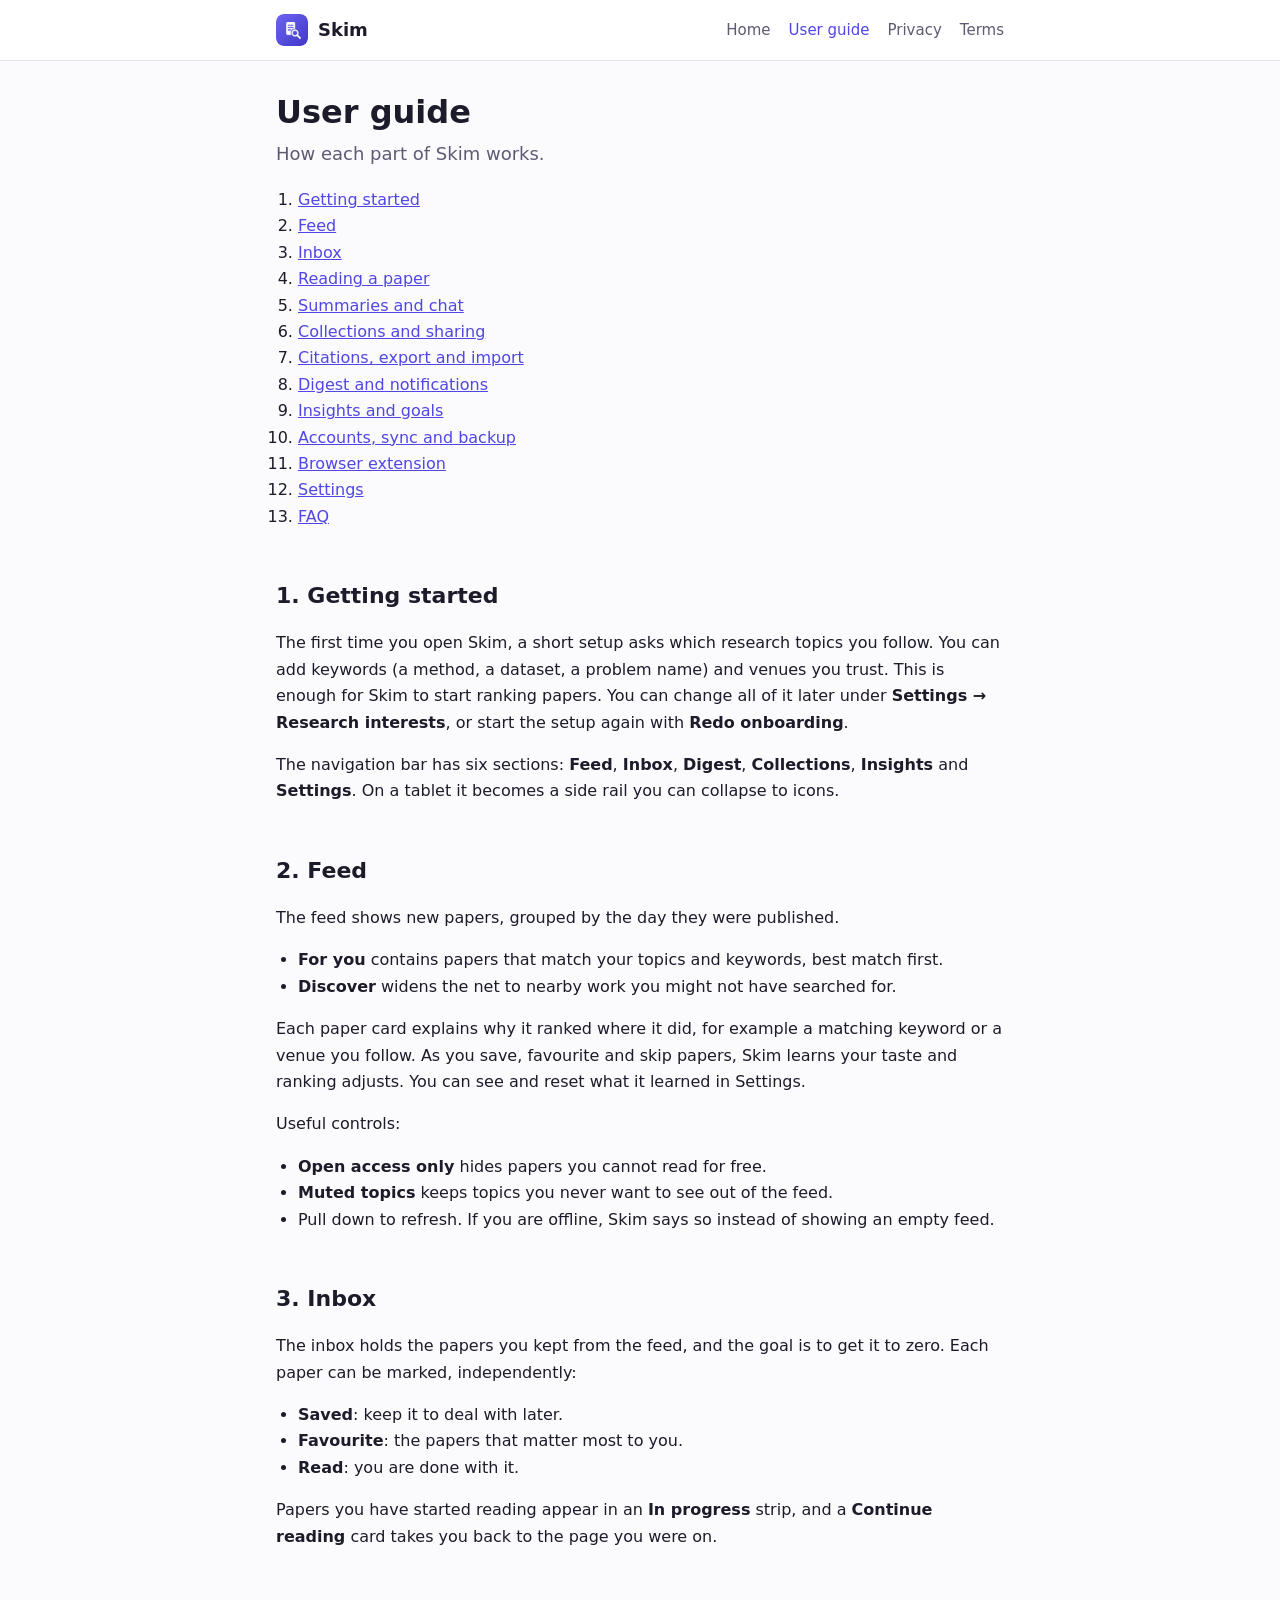
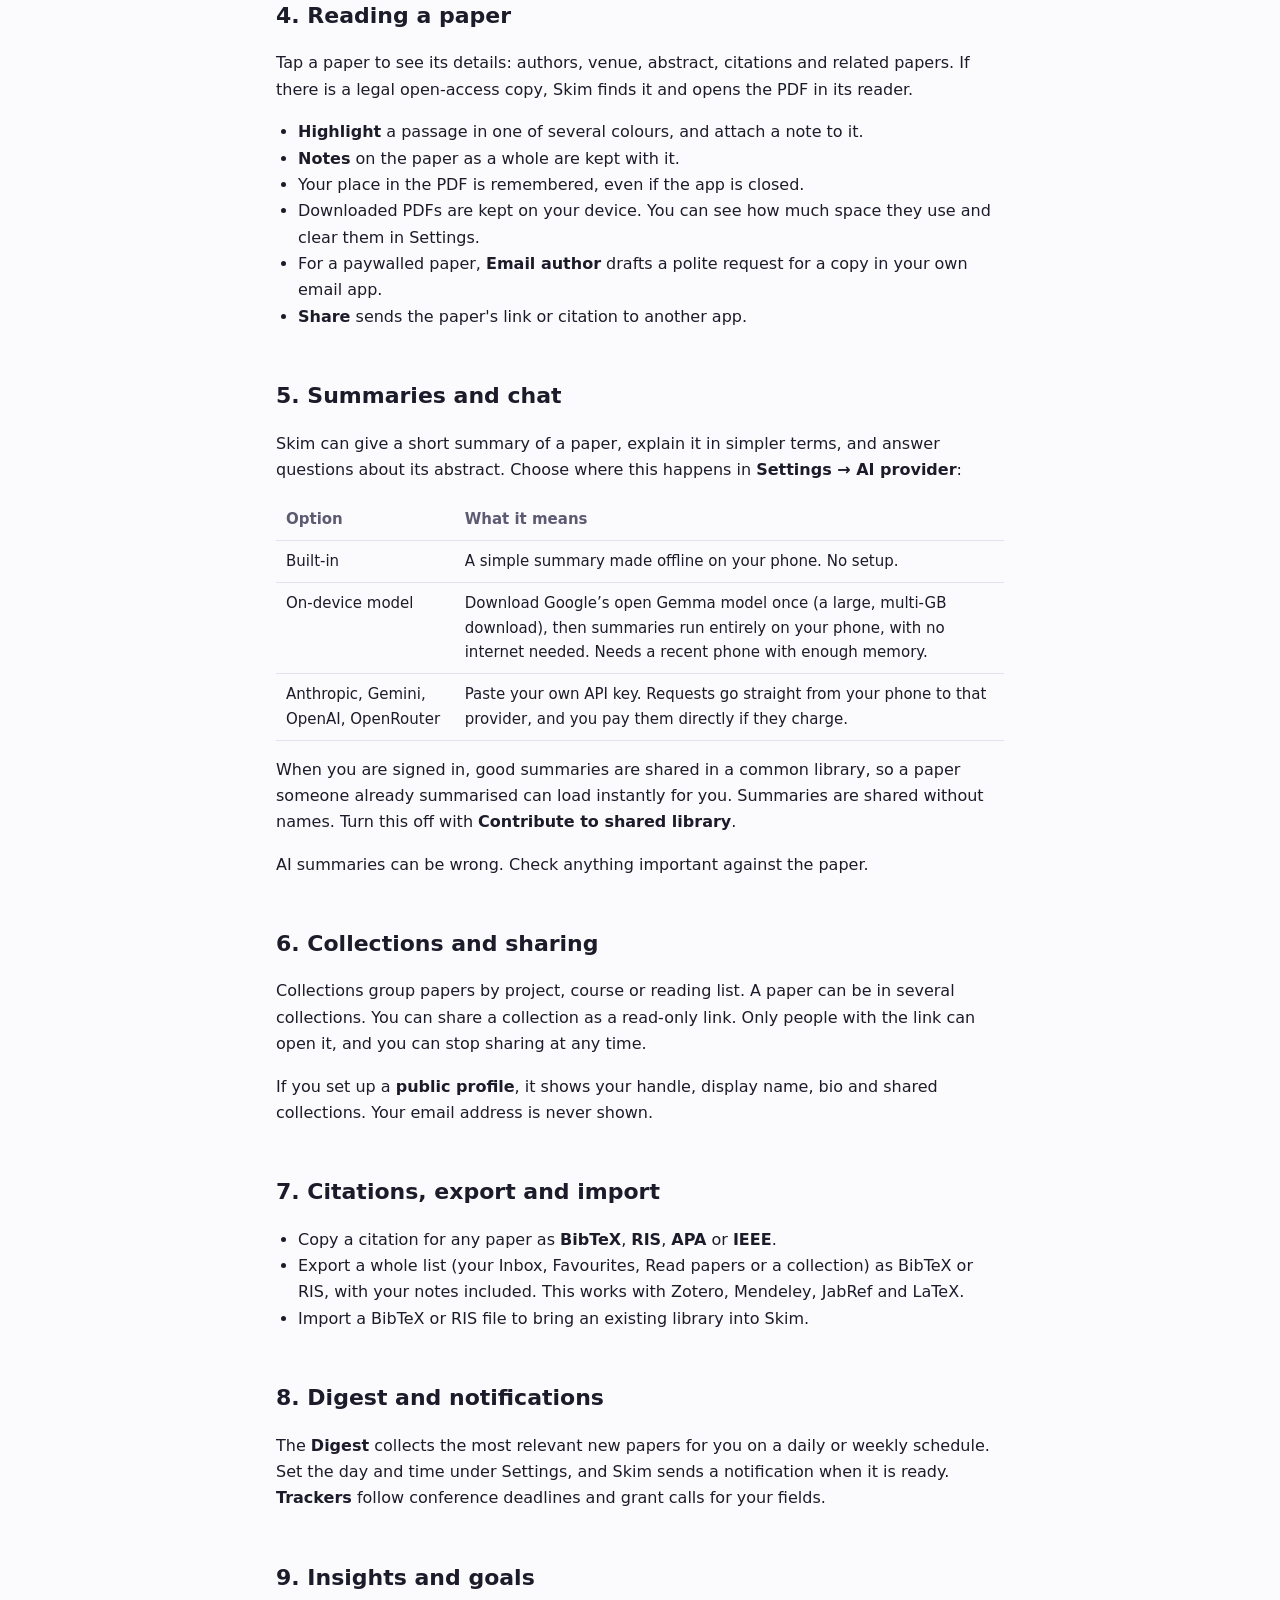
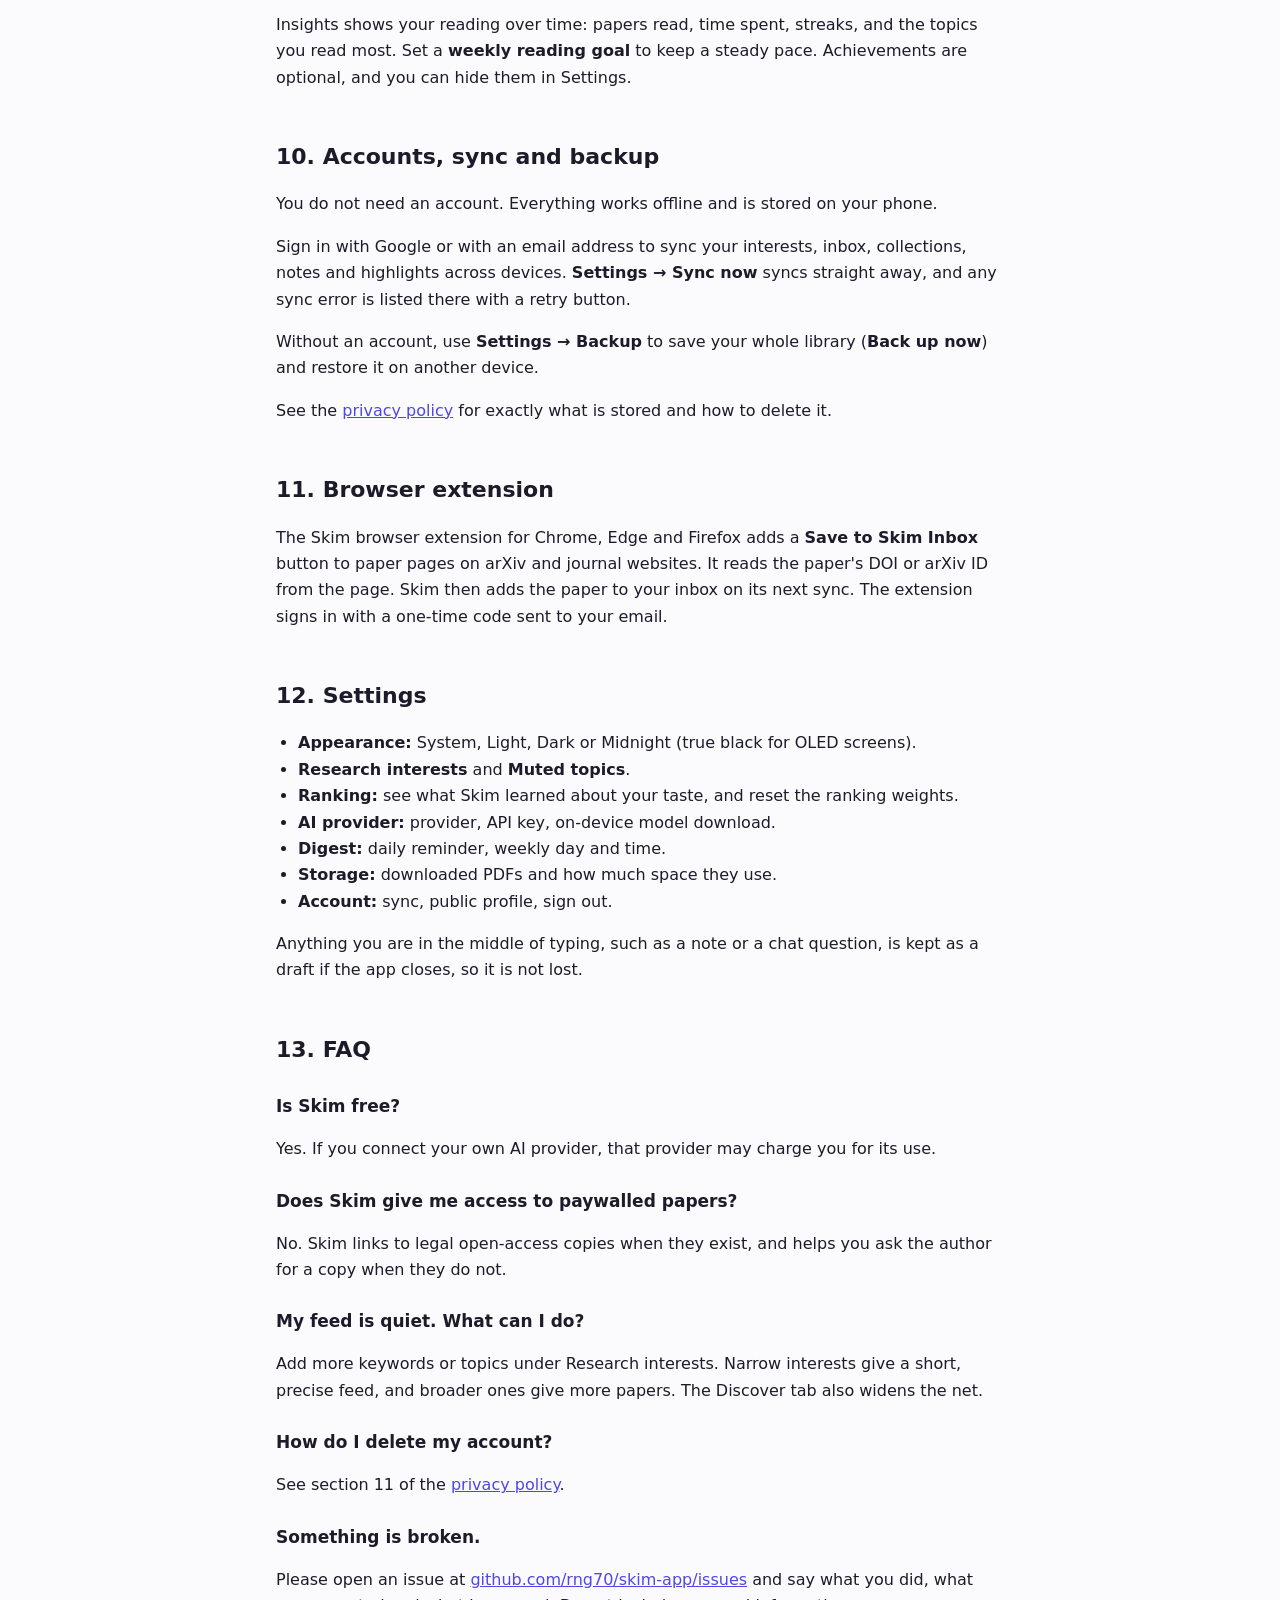
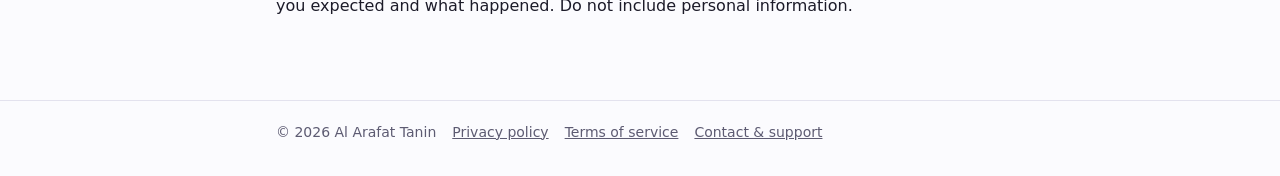
==== guide.html @ 936c488b "docs: add Skim website, privacy policy, terms and user guide Co-Authored-By: Claude Opus 5.5 <norepl" ====
<!doctype html>
<html lang="en">
<head>
<meta charset="utf-8">
<meta name="viewport" content="width=device-width, initial-scale=1">
<title>Skim User Guide</title>
<meta name="description" content="How to use each part of the Skim app.">
<link rel="icon" href="icon.png">
<link rel="stylesheet" href="style.css">
</head>
<body>
<header class="site"><div class="wrap">
  <a class="brand" href="./"><img src="icon.png" alt="">Skim</a>
  <nav>
    <a href="./">Home</a>
    <a href="guide.html" aria-current="page">User guide</a>
    <a href="privacy.html">Privacy</a>
    <a href="terms.html">Terms</a>
  </nav>
</div></header>
<main class="wrap">
<h1>User guide</h1>
<p class="lede">How each part of Skim works.</p>

<ol>
  <li><a href="#start">Getting started</a></li>
  <li><a href="#feed">Feed</a></li>
  <li><a href="#inbox">Inbox</a></li>
  <li><a href="#reading">Reading a paper</a></li>
  <li><a href="#summaries">Summaries and chat</a></li>
  <li><a href="#collections">Collections and sharing</a></li>
  <li><a href="#citations">Citations, export and import</a></li>
  <li><a href="#digest">Digest and notifications</a></li>
  <li><a href="#insights">Insights and goals</a></li>
  <li><a href="#sync">Accounts, sync and backup</a></li>
  <li><a href="#extension">Browser extension</a></li>
  <li><a href="#settings">Settings</a></li>
  <li><a href="#faq">FAQ</a></li>
</ol>

<h2 id="start">1. Getting started</h2>
<p>The first time you open Skim, a short setup asks which research topics you follow. You can add keywords (a method, a dataset, a problem name) and venues you trust. This is enough for Skim to start ranking papers. You can change all of it later under <strong>Settings → Research interests</strong>, or start the setup again with <strong>Redo onboarding</strong>.</p>
<p>The navigation bar has six sections: <strong>Feed</strong>, <strong>Inbox</strong>, <strong>Digest</strong>, <strong>Collections</strong>, <strong>Insights</strong> and <strong>Settings</strong>. On a tablet it becomes a side rail you can collapse to icons.</p>

<h2 id="feed">2. Feed</h2>
<p>The feed shows new papers, grouped by the day they were published.</p>
<ul>
  <li><strong>For you</strong> contains papers that match your topics and keywords, best match first.</li>
  <li><strong>Discover</strong> widens the net to nearby work you might not have searched for.</li>
</ul>
<p>Each paper card explains why it ranked where it did, for example a matching keyword or a venue you follow. As you save, favourite and skip papers, Skim learns your taste and ranking adjusts. You can see and reset what it learned in Settings.</p>
<p>Useful controls:</p>
<ul>
  <li><strong>Open access only</strong> hides papers you cannot read for free.</li>
  <li><strong>Muted topics</strong> keeps topics you never want to see out of the feed.</li>
  <li>Pull down to refresh. If you are offline, Skim says so instead of showing an empty feed.</li>
</ul>

<h2 id="inbox">3. Inbox</h2>
<p>The inbox holds the papers you kept from the feed, and the goal is to get it to zero. Each paper can be marked, independently:</p>
<ul>
  <li><strong>Saved</strong>: keep it to deal with later.</li>
  <li><strong>Favourite</strong>: the papers that matter most to you.</li>
  <li><strong>Read</strong>: you are done with it.</li>
</ul>
<p>Papers you have started reading appear in an <strong>In progress</strong> strip, and a <strong>Continue reading</strong> card takes you back to the page you were on.</p>

<h2 id="reading">4. Reading a paper</h2>
<p>Tap a paper to see its details: authors, venue, abstract, citations and related papers. If there is a legal open-access copy, Skim finds it and opens the PDF in its reader.</p>
<ul>
  <li><strong>Highlight</strong> a passage in one of several colours, and attach a note to it.</li>
  <li><strong>Notes</strong> on the paper as a whole are kept with it.</li>
  <li>Your place in the PDF is remembered, even if the app is closed.</li>
  <li>Downloaded PDFs are kept on your device. You can see how much space they use and clear them in Settings.</li>
  <li>For a paywalled paper, <strong>Email author</strong> drafts a polite request for a copy in your own email app.</li>
  <li><strong>Share</strong> sends the paper's link or citation to another app.</li>
</ul>

<h2 id="summaries">5. Summaries and chat</h2>
<p>Skim can give a short summary of a paper, explain it in simpler terms, and answer questions about its abstract. Choose where this happens in <strong>Settings → AI provider</strong>:</p>
<table>
  <tr><th>Option</th><th>What it means</th></tr>
  <tr><td>Built-in</td><td>A simple summary made offline on your phone. No setup.</td></tr>
  <tr><td>On-device model</td><td>Download Google&#8217;s open Gemma model once (a large, multi-GB download), then summaries run entirely on your phone, with no internet needed. Needs a recent phone with enough memory.</td></tr>
  <tr><td>Anthropic, Gemini, OpenAI, OpenRouter</td><td>Paste your own API key. Requests go straight from your phone to that provider, and you pay them directly if they charge.</td></tr>
</table>
<p>When you are signed in, good summaries are shared in a common library, so a paper someone already summarised can load instantly for you. Summaries are shared without names. Turn this off with <strong>Contribute to shared library</strong>.</p>
<p>AI summaries can be wrong. Check anything important against the paper.</p>

<h2 id="collections">6. Collections and sharing</h2>
<p>Collections group papers by project, course or reading list. A paper can be in several collections. You can share a collection as a read-only link. Only people with the link can open it, and you can stop sharing at any time.</p>
<p>If you set up a <strong>public profile</strong>, it shows your handle, display name, bio and shared collections. Your email address is never shown.</p>

<h2 id="citations">7. Citations, export and import</h2>
<ul>
  <li>Copy a citation for any paper as <strong>BibTeX</strong>, <strong>RIS</strong>, <strong>APA</strong> or <strong>IEEE</strong>.</li>
  <li>Export a whole list (your Inbox, Favourites, Read papers or a collection) as BibTeX or RIS, with your notes included. This works with Zotero, Mendeley, JabRef and LaTeX.</li>
  <li>Import a BibTeX or RIS file to bring an existing library into Skim.</li>
</ul>

<h2 id="digest">8. Digest and notifications</h2>
<p>The <strong>Digest</strong> collects the most relevant new papers for you on a daily or weekly schedule. Set the day and time under Settings, and Skim sends a notification when it is ready. <strong>Trackers</strong> follow conference deadlines and grant calls for your fields.</p>

<h2 id="insights">9. Insights and goals</h2>
<p>Insights shows your reading over time: papers read, time spent, streaks, and the topics you read most. Set a <strong>weekly reading goal</strong> to keep a steady pace. Achievements are optional, and you can hide them in Settings.</p>

<h2 id="sync">10. Accounts, sync and backup</h2>
<p>You do not need an account. Everything works offline and is stored on your phone.</p>
<p>Sign in with Google or with an email address to sync your interests, inbox, collections, notes and highlights across devices. <strong>Settings → Sync now</strong> syncs straight away, and any sync error is listed there with a retry button.</p>
<p>Without an account, use <strong>Settings → Backup</strong> to save your whole library (<strong>Back up now</strong>) and restore it on another device.</p>
<p>See the <a href="privacy.html">privacy policy</a> for exactly what is stored and how to delete it.</p>

<h2 id="extension">11. Browser extension</h2>
<p>The Skim browser extension for Chrome, Edge and Firefox adds a <strong>Save to Skim Inbox</strong> button to paper pages on arXiv and journal websites. It reads the paper's DOI or arXiv ID from the page. Skim then adds the paper to your inbox on its next sync. The extension signs in with a one-time code sent to your email.</p>

<h2 id="settings">12. Settings</h2>
<ul>
  <li><strong>Appearance:</strong> System, Light, Dark or Midnight (true black for OLED screens).</li>
  <li><strong>Research interests</strong> and <strong>Muted topics</strong>.</li>
  <li><strong>Ranking:</strong> see what Skim learned about your taste, and reset the ranking weights.</li>
  <li><strong>AI provider:</strong> provider, API key, on-device model download.</li>
  <li><strong>Digest:</strong> daily reminder, weekly day and time.</li>
  <li><strong>Storage:</strong> downloaded PDFs and how much space they use.</li>
  <li><strong>Account:</strong> sync, public profile, sign out.</li>
</ul>
<p>Anything you are in the middle of typing, such as a note or a chat question, is kept as a draft if the app closes, so it is not lost.</p>

<h2 id="faq">13. FAQ</h2>
<h3>Is Skim free?</h3>
<p>Yes. If you connect your own AI provider, that provider may charge you for its use.</p>
<h3>Does Skim give me access to paywalled papers?</h3>
<p>No. Skim links to legal open-access copies when they exist, and helps you ask the author for a copy when they do not.</p>
<h3>My feed is quiet. What can I do?</h3>
<p>Add more keywords or topics under Research interests. Narrow interests give a short, precise feed, and broader ones give more papers. The Discover tab also widens the net.</p>
<h3>How do I delete my account?</h3>
<p>See section 11 of the <a href="privacy.html#11-deleting-your-data">privacy policy</a>.</p>
<h3>Something is broken.</h3>
<p>Please open an issue at <a href="https://github.com/rng70/skim-app/issues">github.com/rng70/skim-app/issues</a> and say what you did, what you expected and what happened. Do not include personal information.</p>
</main>
<footer class="site"><div class="wrap">
  <span>© 2026 Al Arafat Tanin</span>
  <a href="privacy.html">Privacy policy</a>
  <a href="terms.html">Terms of service</a>
  <a href="https://github.com/rng70/skim-app/issues">Contact &amp; support</a>
</div></footer>
</body>
</html>
---- style.css ----
:root {
  --bg: #fbfbfe;
  --surface: #ffffff;
  --text: #1c1b29;
  --muted: #5d5b72;
  --border: #e3e2ee;
  --accent: #5046e5;
  --accent-soft: #eeedfd;
}
@media (prefers-color-scheme: dark) {
  :root {
    --bg: #111118;
    --surface: #1a1a24;
    --text: #ececf4;
    --muted: #a3a1b8;
    --border: #2c2b3a;
    --accent: #9d97ff;
    --accent-soft: #24223f;
  }
}
* { box-sizing: border-box; }
html { -webkit-text-size-adjust: 100%; }
body {
  margin: 0;
  background: var(--bg);
  color: var(--text);
  font: 16px/1.65 system-ui, -apple-system, "Segoe UI", Roboto, sans-serif;
}
a { color: var(--accent); }
header.site {
  border-bottom: 1px solid var(--border);
  background: var(--surface);
}
header.site .wrap {
  display: flex; align-items: center; gap: 12px; flex-wrap: wrap;
  padding-top: 14px; padding-bottom: 14px;
}
header.site .brand {
  display: flex; align-items: center; gap: 10px;
  font-weight: 700; font-size: 18px; color: var(--text); text-decoration: none;
}
header.site .brand img { width: 32px; height: 32px; border-radius: 8px; }
header.site nav { margin-left: auto; display: flex; gap: 18px; flex-wrap: wrap; }
header.site nav a { color: var(--muted); text-decoration: none; font-size: 15px; }
header.site nav a:hover, header.site nav a[aria-current] { color: var(--accent); }
.wrap { max-width: 760px; margin: 0 auto; padding-left: 16px; padding-right: 16px; }
main { padding-top: 32px; padding-bottom: 64px; }
h1 { font-size: 32px; line-height: 1.2; margin: 0 0 8px; }
h2 { font-size: 22px; margin: 40px 0 8px; padding-top: 8px; }
h3 { font-size: 17px; margin: 24px 0 4px; }
.lede { font-size: 18px; color: var(--muted); margin-top: 0; }
.meta { color: var(--muted); font-size: 14px; }
.hero { text-align: center; padding: 24px 0 8px; }
.hero img { width: 96px; height: 96px; border-radius: 22px; }
.cards { display: grid; grid-template-columns: repeat(auto-fit, minmax(210px, 1fr)); gap: 12px; margin: 16px 0; }
.card {
  background: var(--surface); border: 1px solid var(--border);
  border-radius: 12px; padding: 16px;
}
.card h3 { margin-top: 0; }
.card p { margin: 0; color: var(--muted); font-size: 15px; }
.note {
  background: var(--accent-soft); border-radius: 10px; padding: 12px 16px; margin: 16px 0;
}
table { width: 100%; border-collapse: collapse; margin: 12px 0; font-size: 15px; display: block; overflow-x: auto; }
th, td { text-align: left; padding: 8px 10px; border-bottom: 1px solid var(--border); vertical-align: top; }
th { color: var(--muted); font-weight: 600; }
ul, ol { padding-left: 22px; }
footer.site { border-top: 1px solid var(--border); color: var(--muted); font-size: 14px; }
footer.site .wrap { padding-top: 20px; padding-bottom: 32px; display: flex; gap: 16px; flex-wrap: wrap; }
footer.site a { color: var(--muted); }
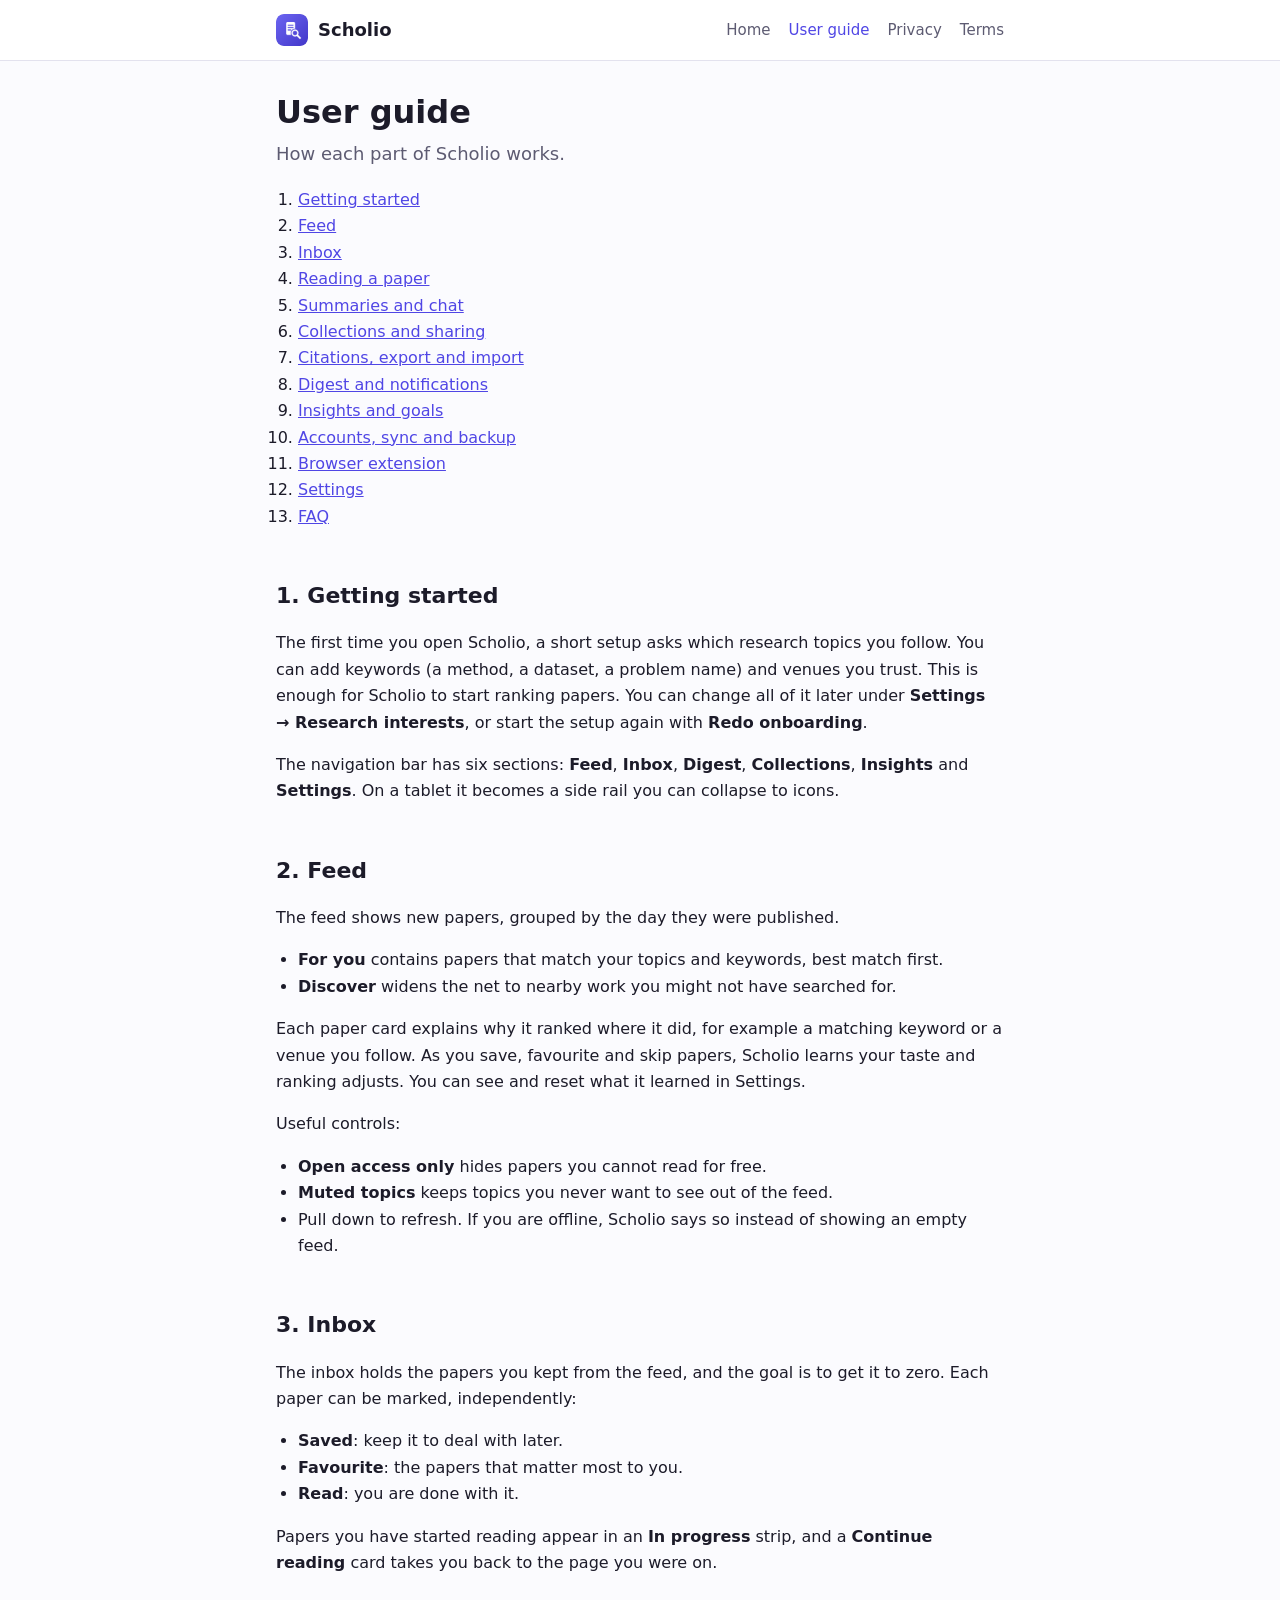
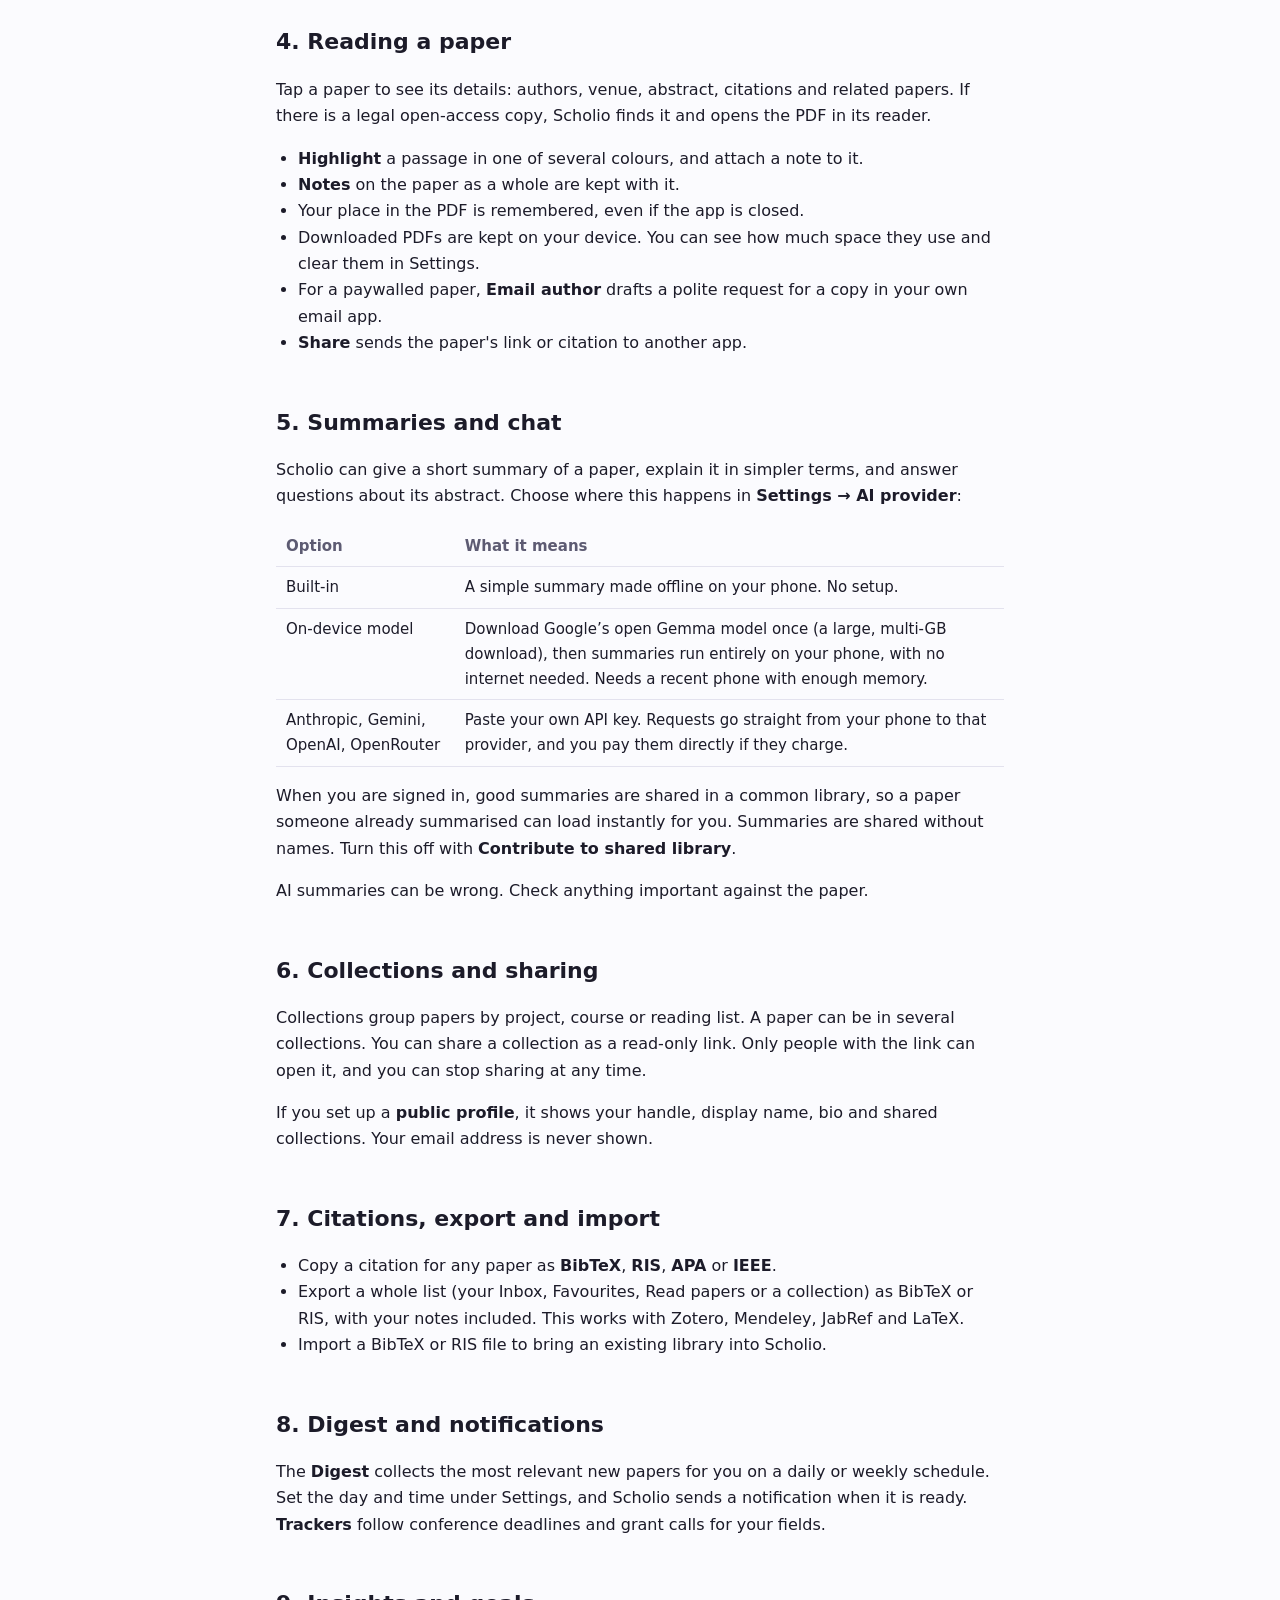
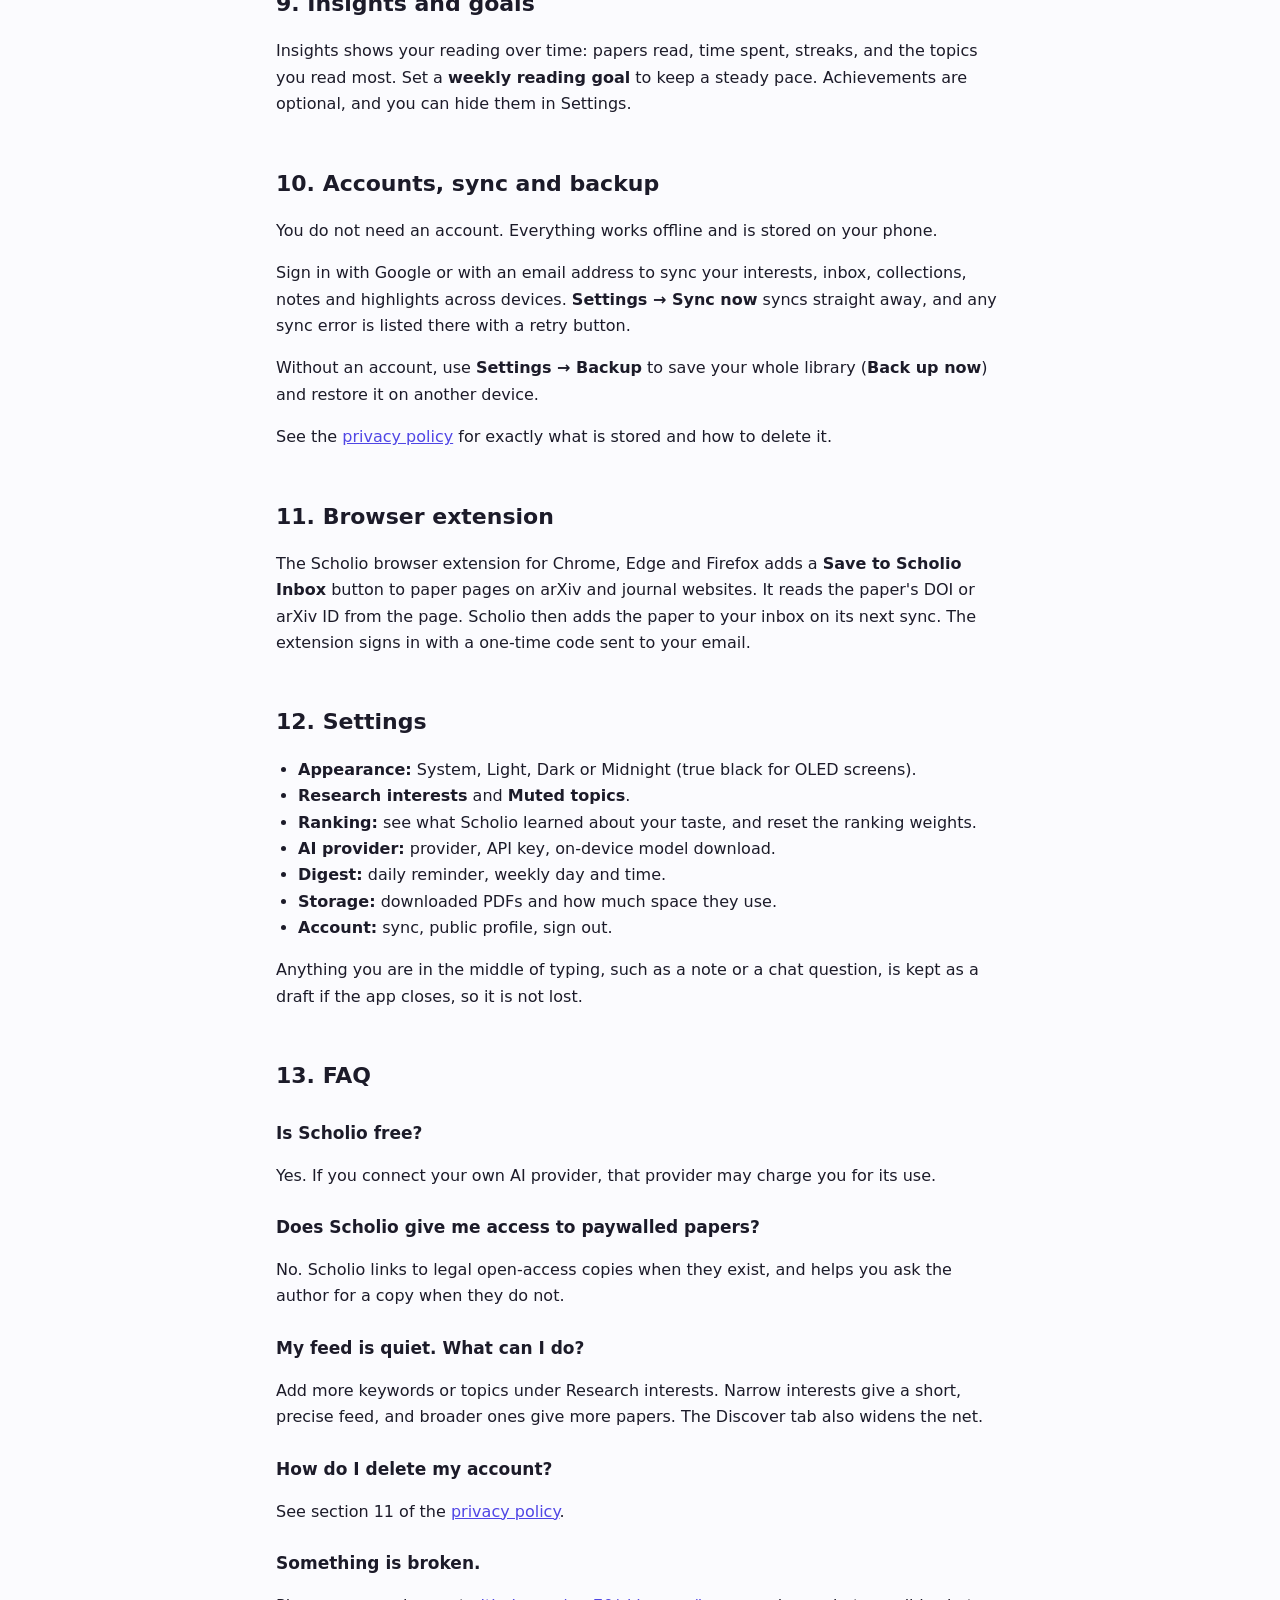
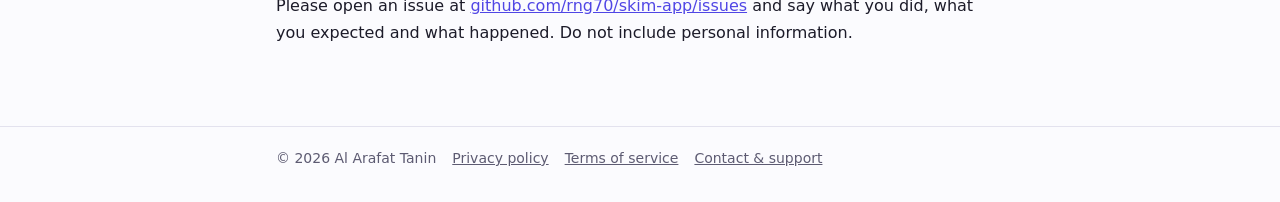
==== commit 0c531949: "docs: rename the app to Scholio Co-Authored-By: Claude Opus 5.5 <noreply@anthropic.com>" ====
--- a/guide.html
+++ b/guide.html
@@ -3,14 +3,14 @@
 <head>
 <meta charset="utf-8">
 <meta name="viewport" content="width=device-width, initial-scale=1">
-<title>Skim User Guide</title>
-<meta name="description" content="How to use each part of the Skim app.">
+<title>Scholio User Guide</title>
+<meta name="description" content="How to use each part of the Scholio app.">
 <link rel="icon" href="icon.png">
 <link rel="stylesheet" href="style.css">
 </head>
 <body>
 <header class="site"><div class="wrap">
-  <a class="brand" href="./"><img src="icon.png" alt="">Skim</a>
+  <a class="brand" href="./"><img src="icon.png" alt="">Scholio</a>
   <nav>
     <a href="./">Home</a>
     <a href="guide.html" aria-current="page">User guide</a>
@@ -20,7 +20,7 @@
 </div></header>
 <main class="wrap">
 <h1>User guide</h1>
-<p class="lede">How each part of Skim works.</p>
+<p class="lede">How each part of Scholio works.</p>
 
 <ol>
   <li><a href="#start">Getting started</a></li>
@@ -39,7 +39,7 @@
 </ol>
 
 <h2 id="start">1. Getting started</h2>
-<p>The first time you open Skim, a short setup asks which research topics you follow. You can add keywords (a method, a dataset, a problem name) and venues you trust. This is enough for Skim to start ranking papers. You can change all of it later under <strong>Settings → Research interests</strong>, or start the setup again with <strong>Redo onboarding</strong>.</p>
+<p>The first time you open Scholio, a short setup asks which research topics you follow. You can add keywords (a method, a dataset, a problem name) and venues you trust. This is enough for Scholio to start ranking papers. You can change all of it later under <strong>Settings → Research interests</strong>, or start the setup again with <strong>Redo onboarding</strong>.</p>
 <p>The navigation bar has six sections: <strong>Feed</strong>, <strong>Inbox</strong>, <strong>Digest</strong>, <strong>Collections</strong>, <strong>Insights</strong> and <strong>Settings</strong>. On a tablet it becomes a side rail you can collapse to icons.</p>
 
 <h2 id="feed">2. Feed</h2>
@@ -48,12 +48,12 @@
   <li><strong>For you</strong> contains papers that match your topics and keywords, best match first.</li>
   <li><strong>Discover</strong> widens the net to nearby work you might not have searched for.</li>
 </ul>
-<p>Each paper card explains why it ranked where it did, for example a matching keyword or a venue you follow. As you save, favourite and skip papers, Skim learns your taste and ranking adjusts. You can see and reset what it learned in Settings.</p>
+<p>Each paper card explains why it ranked where it did, for example a matching keyword or a venue you follow. As you save, favourite and skip papers, Scholio learns your taste and ranking adjusts. You can see and reset what it learned in Settings.</p>
 <p>Useful controls:</p>
 <ul>
   <li><strong>Open access only</strong> hides papers you cannot read for free.</li>
   <li><strong>Muted topics</strong> keeps topics you never want to see out of the feed.</li>
-  <li>Pull down to refresh. If you are offline, Skim says so instead of showing an empty feed.</li>
+  <li>Pull down to refresh. If you are offline, Scholio says so instead of showing an empty feed.</li>
 </ul>
 
 <h2 id="inbox">3. Inbox</h2>
@@ -66,7 +66,7 @@
 <p>Papers you have started reading appear in an <strong>In progress</strong> strip, and a <strong>Continue reading</strong> card takes you back to the page you were on.</p>
 
 <h2 id="reading">4. Reading a paper</h2>
-<p>Tap a paper to see its details: authors, venue, abstract, citations and related papers. If there is a legal open-access copy, Skim finds it and opens the PDF in its reader.</p>
+<p>Tap a paper to see its details: authors, venue, abstract, citations and related papers. If there is a legal open-access copy, Scholio finds it and opens the PDF in its reader.</p>
 <ul>
   <li><strong>Highlight</strong> a passage in one of several colours, and attach a note to it.</li>
   <li><strong>Notes</strong> on the paper as a whole are kept with it.</li>
@@ -77,7 +77,7 @@
 </ul>
 
 <h2 id="summaries">5. Summaries and chat</h2>
-<p>Skim can give a short summary of a paper, explain it in simpler terms, and answer questions about its abstract. Choose where this happens in <strong>Settings → AI provider</strong>:</p>
+<p>Scholio can give a short summary of a paper, explain it in simpler terms, and answer questions about its abstract. Choose where this happens in <strong>Settings → AI provider</strong>:</p>
 <table>
   <tr><th>Option</th><th>What it means</th></tr>
   <tr><td>Built-in</td><td>A simple summary made offline on your phone. No setup.</td></tr>
@@ -95,11 +95,11 @@
 <ul>
   <li>Copy a citation for any paper as <strong>BibTeX</strong>, <strong>RIS</strong>, <strong>APA</strong> or <strong>IEEE</strong>.</li>
   <li>Export a whole list (your Inbox, Favourites, Read papers or a collection) as BibTeX or RIS, with your notes included. This works with Zotero, Mendeley, JabRef and LaTeX.</li>
-  <li>Import a BibTeX or RIS file to bring an existing library into Skim.</li>
+  <li>Import a BibTeX or RIS file to bring an existing library into Scholio.</li>
 </ul>
 
 <h2 id="digest">8. Digest and notifications</h2>
-<p>The <strong>Digest</strong> collects the most relevant new papers for you on a daily or weekly schedule. Set the day and time under Settings, and Skim sends a notification when it is ready. <strong>Trackers</strong> follow conference deadlines and grant calls for your fields.</p>
+<p>The <strong>Digest</strong> collects the most relevant new papers for you on a daily or weekly schedule. Set the day and time under Settings, and Scholio sends a notification when it is ready. <strong>Trackers</strong> follow conference deadlines and grant calls for your fields.</p>
 
 <h2 id="insights">9. Insights and goals</h2>
 <p>Insights shows your reading over time: papers read, time spent, streaks, and the topics you read most. Set a <strong>weekly reading goal</strong> to keep a steady pace. Achievements are optional, and you can hide them in Settings.</p>
@@ -111,13 +111,13 @@
 <p>See the <a href="privacy.html">privacy policy</a> for exactly what is stored and how to delete it.</p>
 
 <h2 id="extension">11. Browser extension</h2>
-<p>The Skim browser extension for Chrome, Edge and Firefox adds a <strong>Save to Skim Inbox</strong> button to paper pages on arXiv and journal websites. It reads the paper's DOI or arXiv ID from the page. Skim then adds the paper to your inbox on its next sync. The extension signs in with a one-time code sent to your email.</p>
+<p>The Scholio browser extension for Chrome, Edge and Firefox adds a <strong>Save to Scholio Inbox</strong> button to paper pages on arXiv and journal websites. It reads the paper's DOI or arXiv ID from the page. Scholio then adds the paper to your inbox on its next sync. The extension signs in with a one-time code sent to your email.</p>
 
 <h2 id="settings">12. Settings</h2>
 <ul>
   <li><strong>Appearance:</strong> System, Light, Dark or Midnight (true black for OLED screens).</li>
   <li><strong>Research interests</strong> and <strong>Muted topics</strong>.</li>
-  <li><strong>Ranking:</strong> see what Skim learned about your taste, and reset the ranking weights.</li>
+  <li><strong>Ranking:</strong> see what Scholio learned about your taste, and reset the ranking weights.</li>
   <li><strong>AI provider:</strong> provider, API key, on-device model download.</li>
   <li><strong>Digest:</strong> daily reminder, weekly day and time.</li>
   <li><strong>Storage:</strong> downloaded PDFs and how much space they use.</li>
@@ -126,10 +126,10 @@
 <p>Anything you are in the middle of typing, such as a note or a chat question, is kept as a draft if the app closes, so it is not lost.</p>
 
 <h2 id="faq">13. FAQ</h2>
-<h3>Is Skim free?</h3>
+<h3>Is Scholio free?</h3>
 <p>Yes. If you connect your own AI provider, that provider may charge you for its use.</p>
-<h3>Does Skim give me access to paywalled papers?</h3>
-<p>No. Skim links to legal open-access copies when they exist, and helps you ask the author for a copy when they do not.</p>
+<h3>Does Scholio give me access to paywalled papers?</h3>
+<p>No. Scholio links to legal open-access copies when they exist, and helps you ask the author for a copy when they do not.</p>
 <h3>My feed is quiet. What can I do?</h3>
 <p>Add more keywords or topics under Research interests. Narrow interests give a short, precise feed, and broader ones give more papers. The Discover tab also widens the net.</p>
 <h3>How do I delete my account?</h3>
